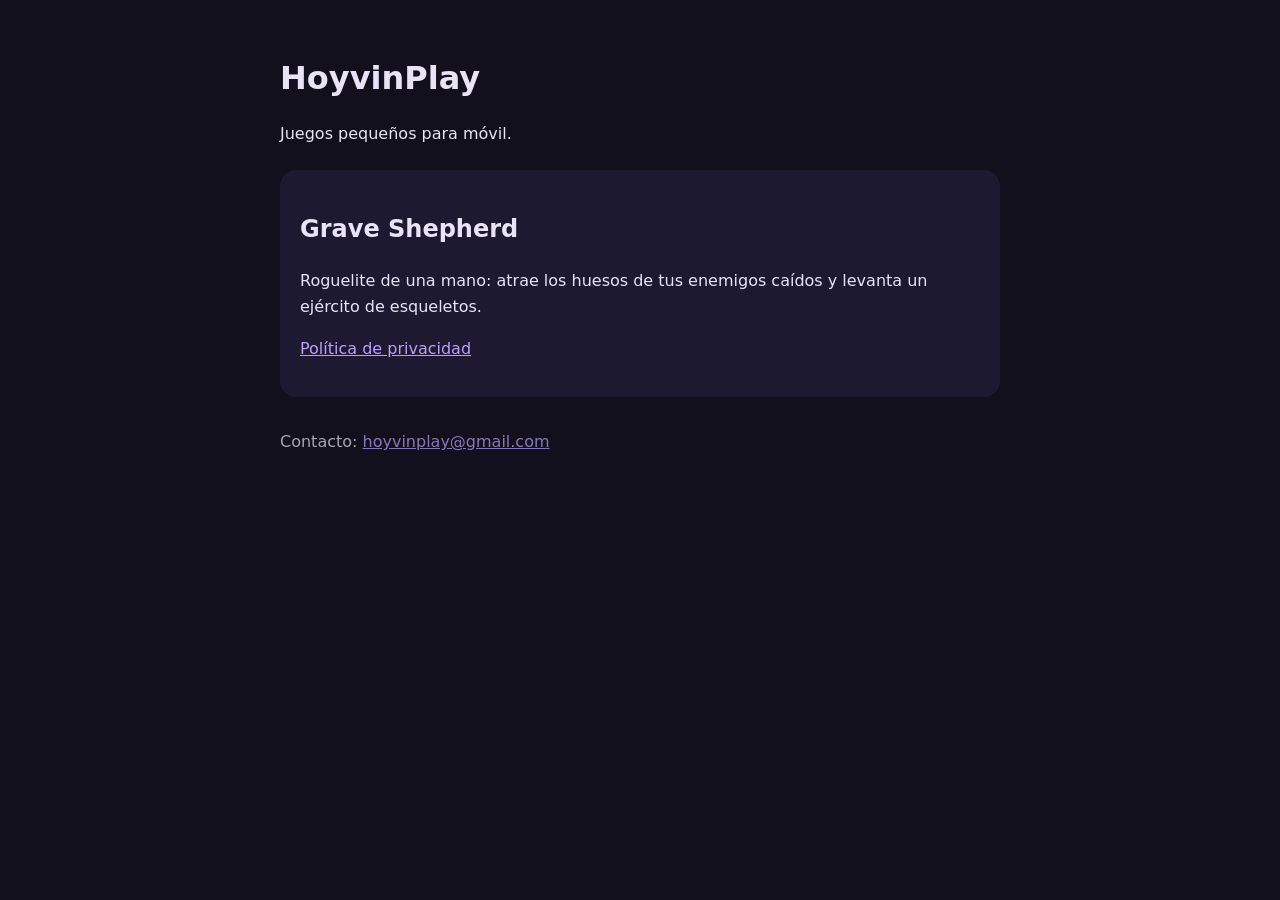
==== index.html @ 2f032b51 "Web de HoyvinPlay: inicio y política de privacidad de Grave Shepherd" ====
<!doctype html>
<html lang="es">
<head>
<meta charset="utf-8">
<meta name="viewport" content="width=device-width, initial-scale=1">
<title>HoyvinPlay</title>
<style>
  body { font-family: system-ui, -apple-system, "Segoe UI", Roboto, sans-serif; max-width: 720px; margin: 0 auto; padding: 32px 16px; line-height: 1.6; background: #12101c; color: #e8e4f6; }
  a { color: #b9a2ff; }
  h1 { margin-bottom: 0.2rem; }
  .card { background: #1d1930; border-radius: 16px; padding: 20px; margin-top: 24px; }
</style>
</head>
<body>
<h1>HoyvinPlay</h1>
<p>Juegos pequeños para móvil.</p>
<div class="card">
  <h2>Grave Shepherd</h2>
  <p>Roguelite de una mano: atrae los huesos de tus enemigos caídos y levanta un ejército de esqueletos.</p>
  <p><a href="privacy.html">Política de privacidad</a></p>
</div>
<p style="margin-top:32px;opacity:.7">Contacto: <a href="mailto:hoyvinplay@gmail.com">hoyvinplay@gmail.com</a></p>
</body>
</html>
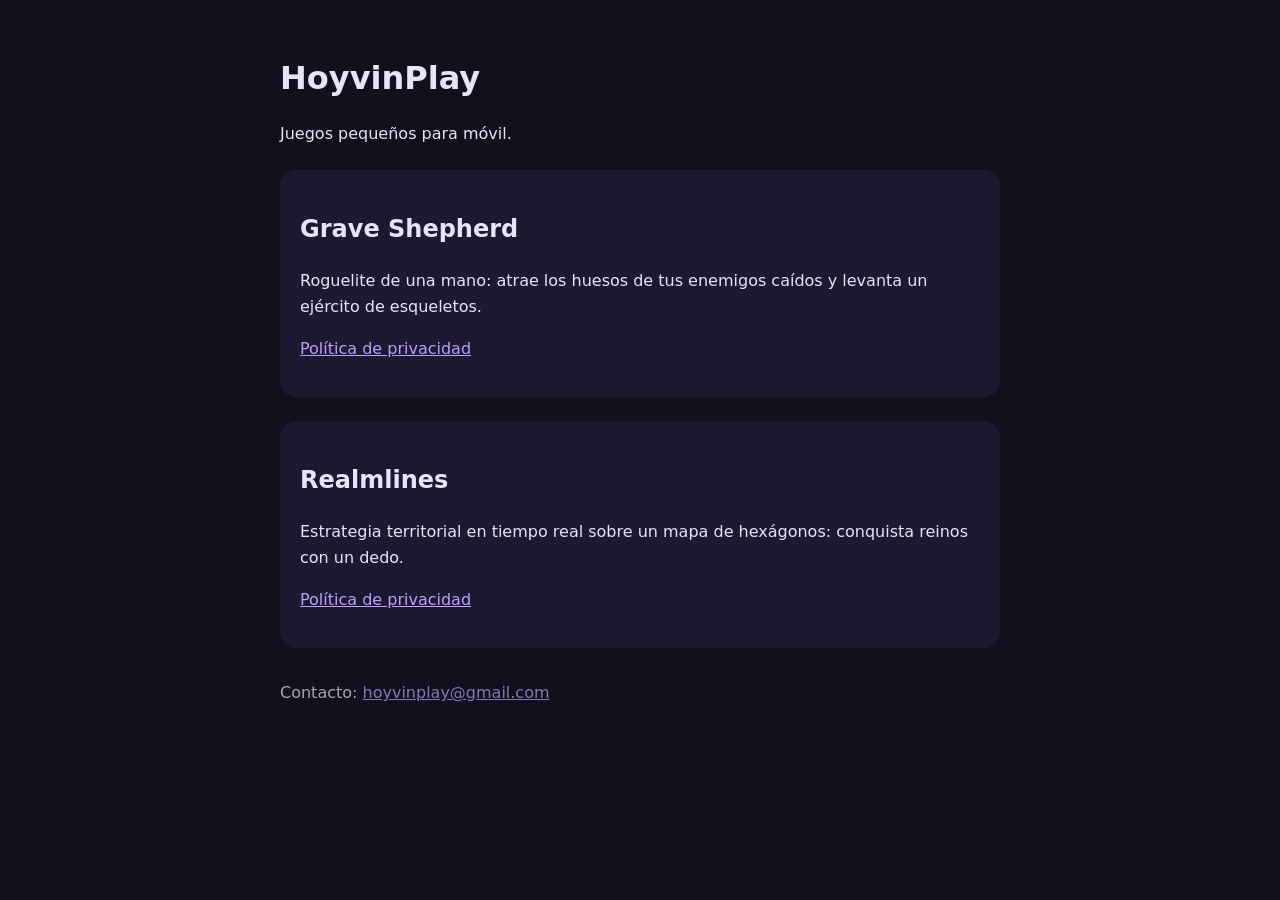
==== commit f364d3ab: "Realmlines: política de privacidad (ES/EN) y tarjeta en la portada Co-Authored-By: Claude Opus 5.5 <" ====
--- a/index.html
+++ b/index.html
@@ -19,6 +19,11 @@
   <p>Roguelite de una mano: atrae los huesos de tus enemigos caídos y levanta un ejército de esqueletos.</p>
   <p><a href="privacy.html">Política de privacidad</a></p>
 </div>
+<div class="card">
+  <h2>Realmlines</h2>
+  <p>Estrategia territorial en tiempo real sobre un mapa de hexágonos: conquista reinos con un dedo.</p>
+  <p><a href="realmlines/privacy.html">Política de privacidad</a></p>
+</div>
 <p style="margin-top:32px;opacity:.7">Contacto: <a href="mailto:hoyvinplay@gmail.com">hoyvinplay@gmail.com</a></p>
 </body>
 </html>
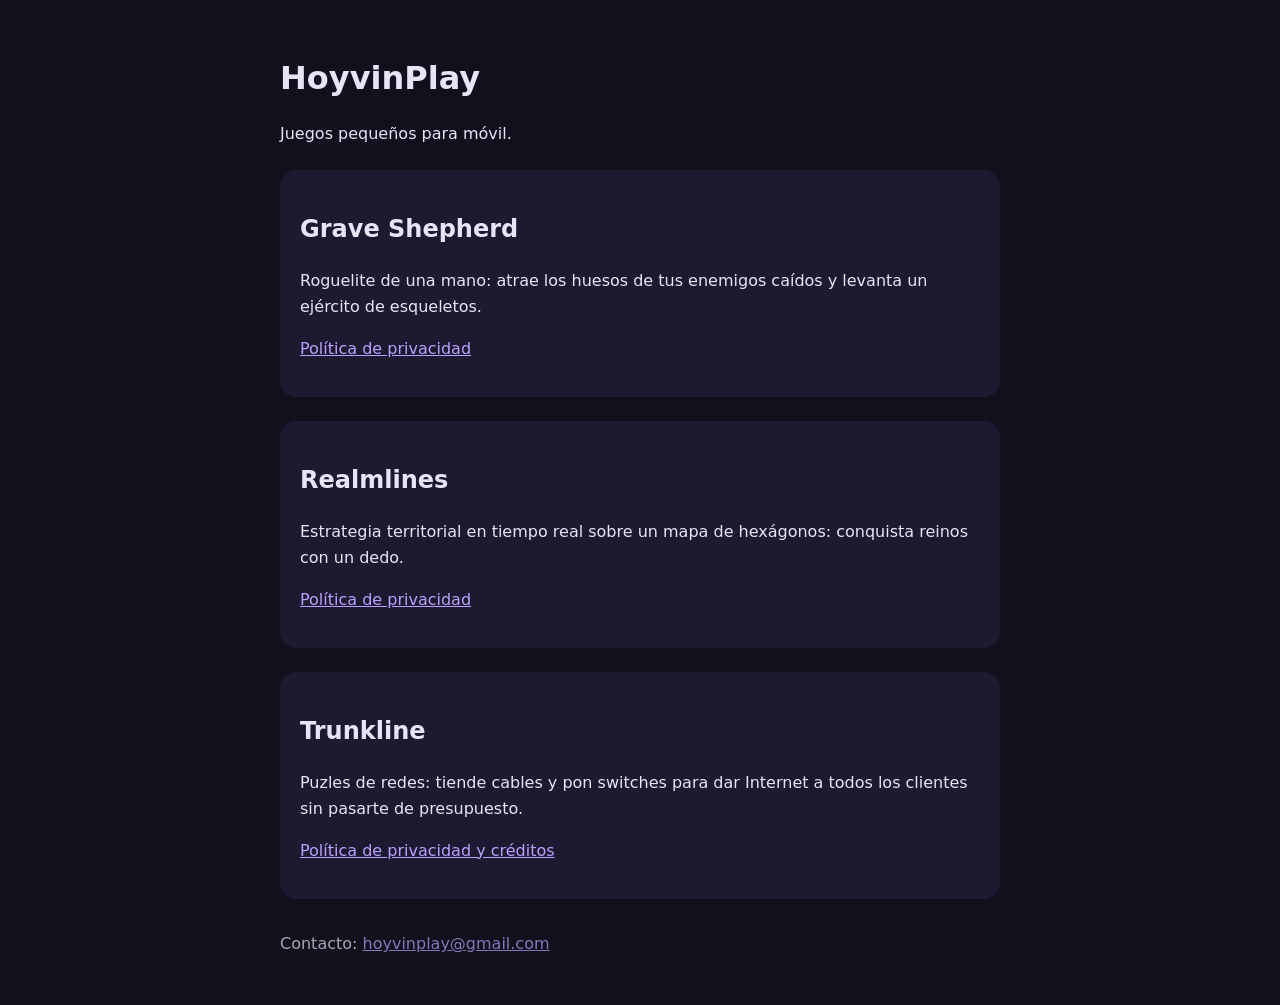
==== commit 4848a28b: "Trunkline: política de privacidad y créditos (ES/EN) y tarjeta en la portada Co-Authored-By: Claude " ====
--- a/index.html
+++ b/index.html
@@ -24,6 +24,11 @@
   <p>Estrategia territorial en tiempo real sobre un mapa de hexágonos: conquista reinos con un dedo.</p>
   <p><a href="realmlines/privacy.html">Política de privacidad</a></p>
 </div>
+<div class="card">
+  <h2>Trunkline</h2>
+  <p>Puzles de redes: tiende cables y pon switches para dar Internet a todos los clientes sin pasarte de presupuesto.</p>
+  <p><a href="trunkline/privacy.html">Política de privacidad y créditos</a></p>
+</div>
 <p style="margin-top:32px;opacity:.7">Contacto: <a href="mailto:hoyvinplay@gmail.com">hoyvinplay@gmail.com</a></p>
 </body>
 </html>
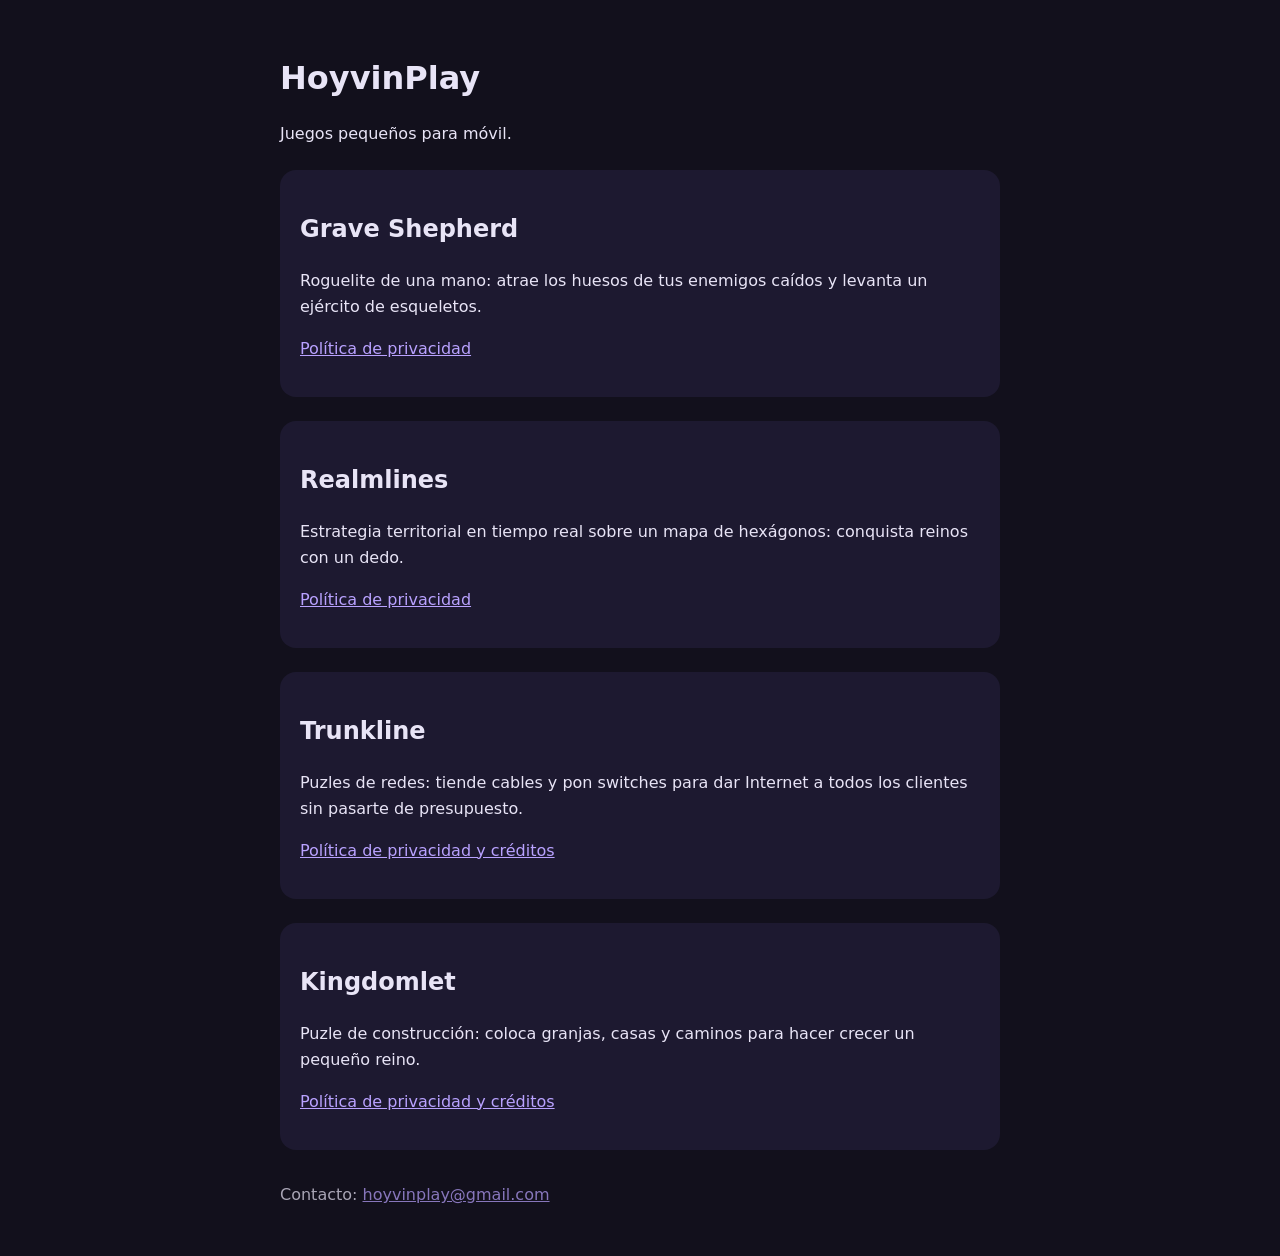
==== commit 6d1375f8: "Kingdomlet: política de privacidad y créditos (ES/EN) y tarjeta en la portada Co-Authored-By: Claude" ====
--- a/index.html
+++ b/index.html
@@ -29,6 +29,11 @@
   <p>Puzles de redes: tiende cables y pon switches para dar Internet a todos los clientes sin pasarte de presupuesto.</p>
   <p><a href="trunkline/privacy.html">Política de privacidad y créditos</a></p>
 </div>
+<div class="card">
+  <h2>Kingdomlet</h2>
+  <p>Puzle de construcción: coloca granjas, casas y caminos para hacer crecer un pequeño reino.</p>
+  <p><a href="kingdomlet/privacy.html">Política de privacidad y créditos</a></p>
+</div>
 <p style="margin-top:32px;opacity:.7">Contacto: <a href="mailto:hoyvinplay@gmail.com">hoyvinplay@gmail.com</a></p>
 </body>
 </html>
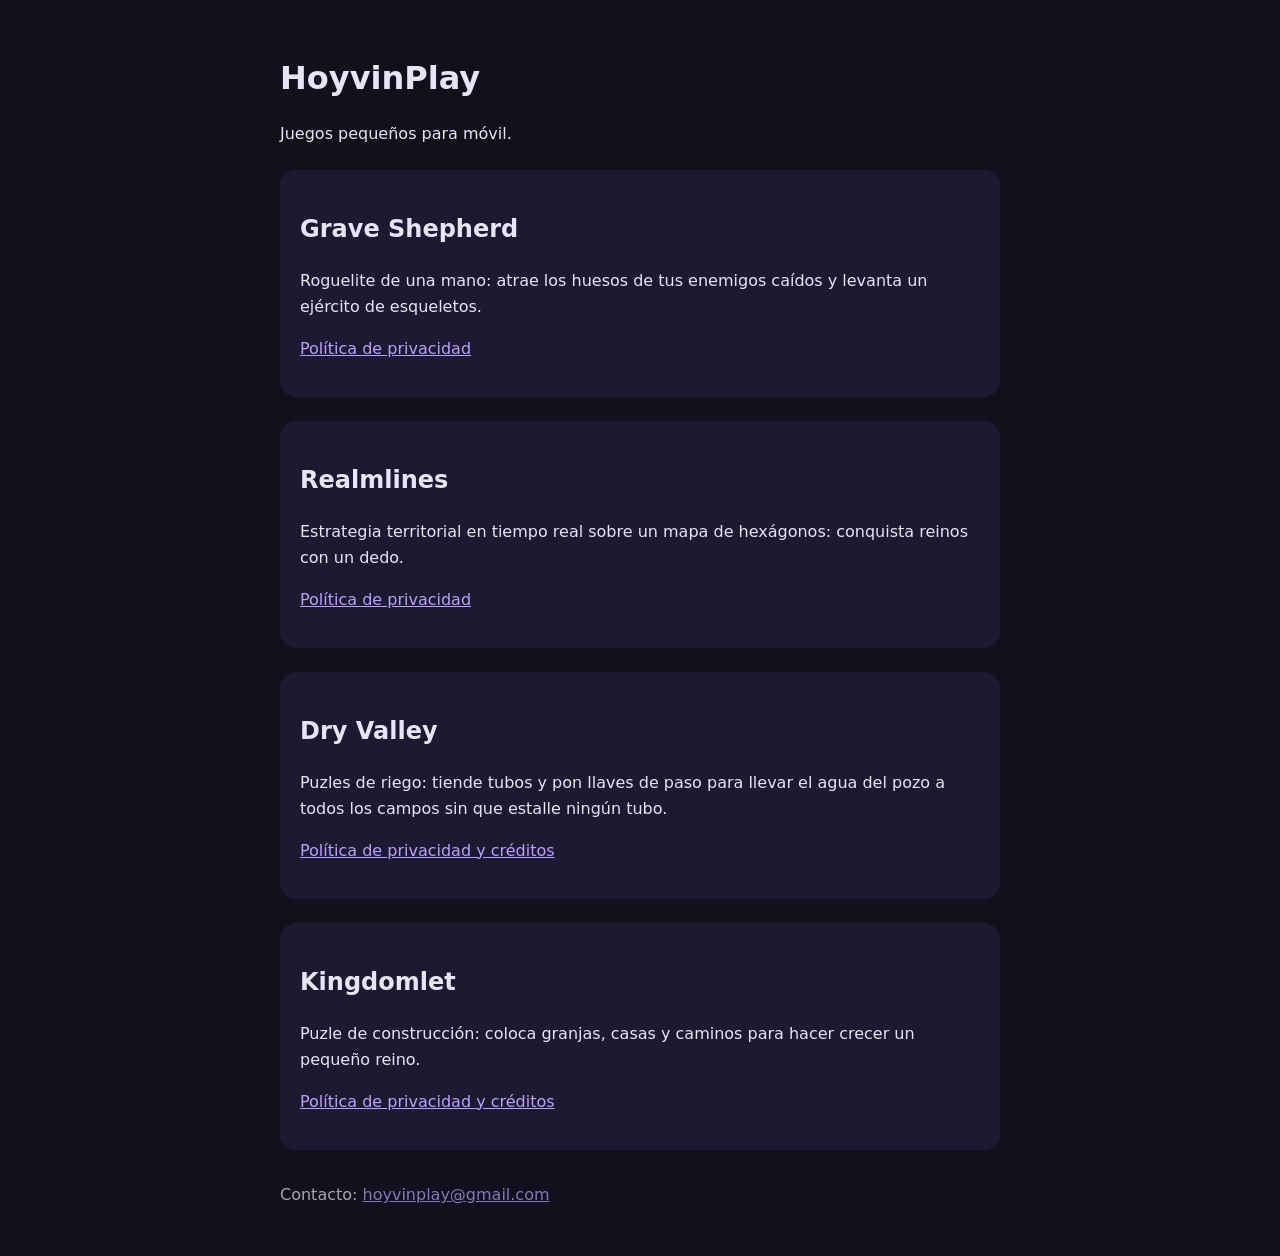
==== commit 7c317f60: "Trunkline pasa a llamarse Dry Valley: política de privacidad y tarjeta de la portada Co-Authored-By:" ====
--- a/index.html
+++ b/index.html
@@ -25,8 +25,8 @@
   <p><a href="realmlines/privacy.html">Política de privacidad</a></p>
 </div>
 <div class="card">
-  <h2>Trunkline</h2>
-  <p>Puzles de redes: tiende cables y pon switches para dar Internet a todos los clientes sin pasarte de presupuesto.</p>
+  <h2>Dry Valley</h2>
+  <p>Puzles de riego: tiende tubos y pon llaves de paso para llevar el agua del pozo a todos los campos sin que estalle ningún tubo.</p>
   <p><a href="trunkline/privacy.html">Política de privacidad y créditos</a></p>
 </div>
 <div class="card">
